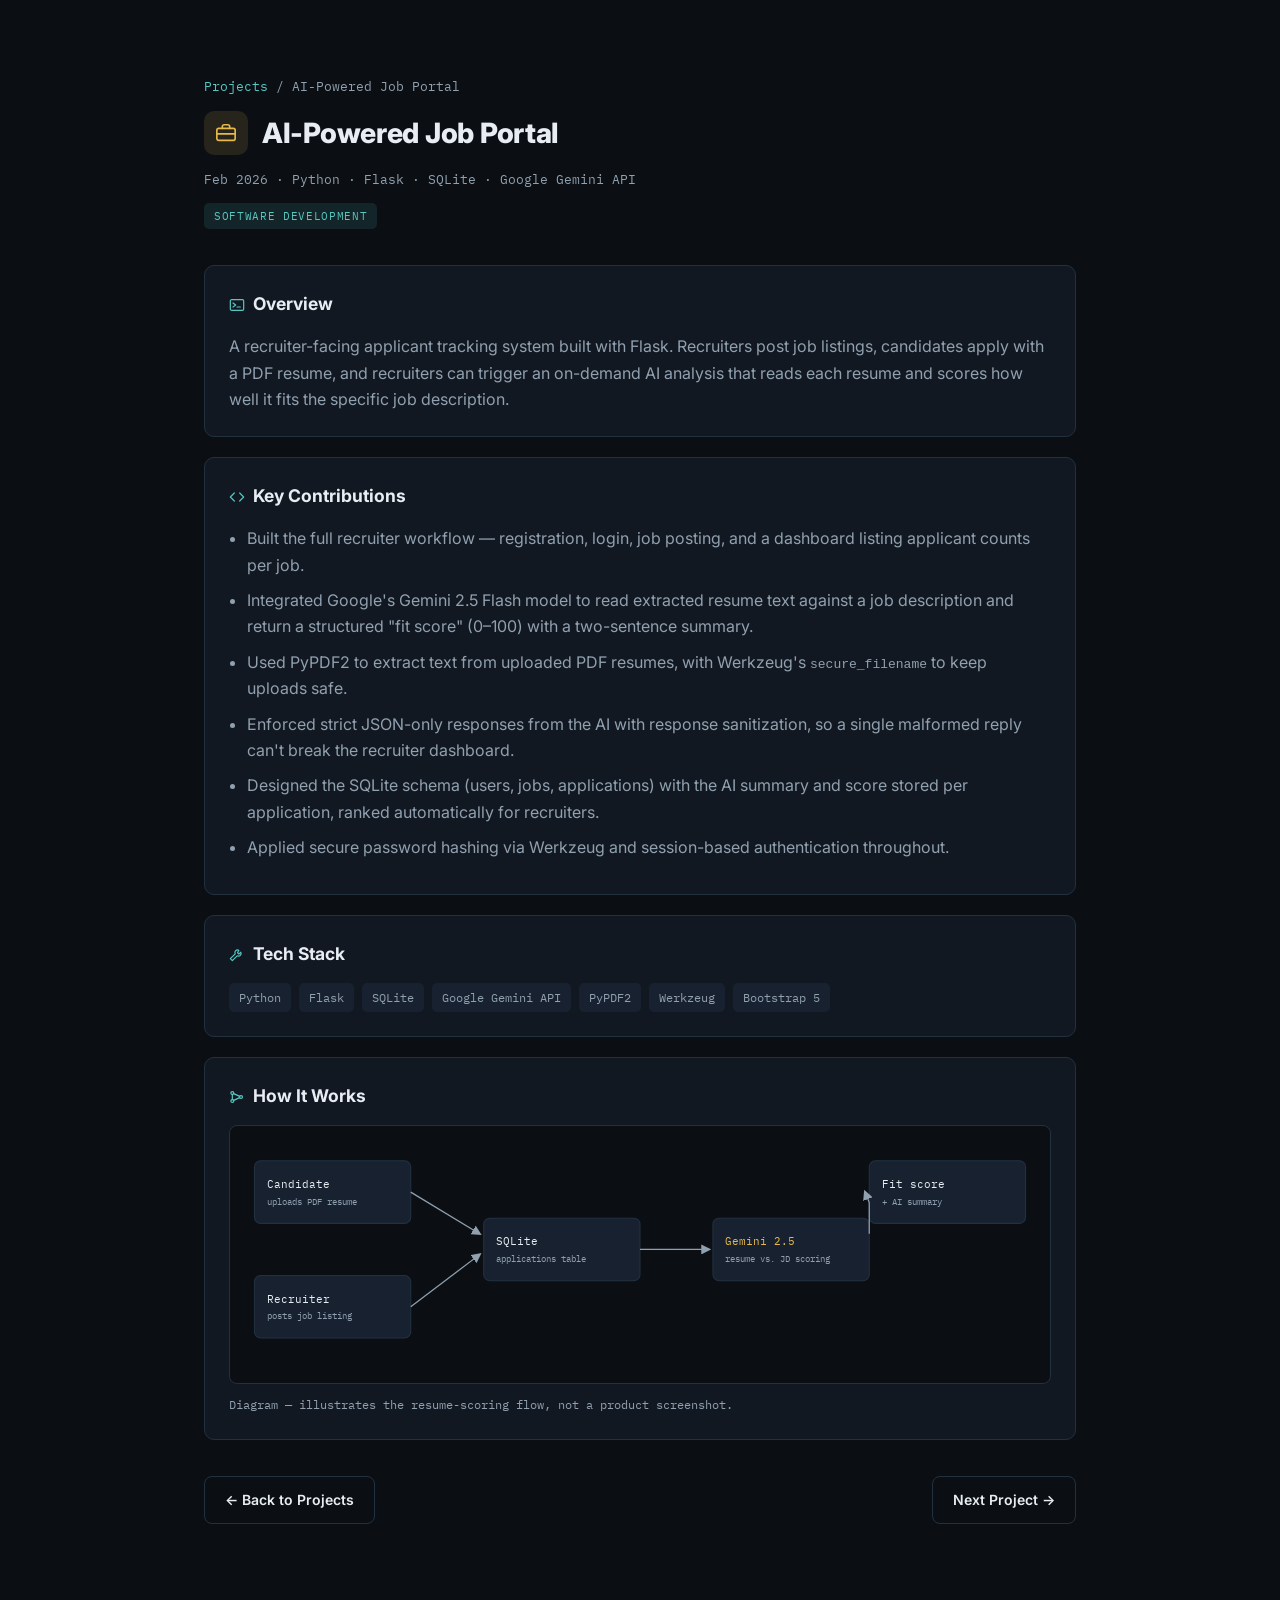
==== ai-job-portal.html @ d4bff260 "Add files via upload" ====
<!DOCTYPE html>
<html lang="en">
<head>
  <meta charset="UTF-8" />
  <meta name="viewport" content="width=device-width, initial-scale=1.0" />
  <title>AI-Powered Job Portal | Dileep Mandaloju</title>
  <link rel="stylesheet" href="css/project.css">
</head>
<body>
<svg style="display:none" aria-hidden="true">
<symbol id="i-code" viewBox="0 0 24 24" fill="none" stroke="currentColor" stroke-width="1.8" stroke-linecap="round" stroke-linejoin="round"><polyline points="8 6 2 12 8 18"/><polyline points="16 6 22 12 16 18"/></symbol>
<symbol id="i-database" viewBox="0 0 24 24" fill="none" stroke="currentColor" stroke-width="1.8" stroke-linecap="round" stroke-linejoin="round"><ellipse cx="12" cy="5" rx="8" ry="3"/><path d="M4 5v14a8 3 0 0 0 16 0V5"/><path d="M4 12a8 3 0 0 0 16 0"/></symbol>
<symbol id="i-pipeline" viewBox="0 0 24 24" fill="none" stroke="currentColor" stroke-width="1.8" stroke-linecap="round" stroke-linejoin="round"><circle cx="5" cy="6" r="2.2"/><circle cx="5" cy="18" r="2.2"/><circle cx="18" cy="12" r="2.2"/><path d="M5 8.2V15.8"/><path d="M7 7 16 11"/><path d="M7 17 16 13"/></symbol>
<symbol id="i-browser" viewBox="0 0 24 24" fill="none" stroke="currentColor" stroke-width="1.8" stroke-linecap="round" stroke-linejoin="round"><rect x="2" y="4" width="20" height="16" rx="2"/><path d="M2 8h20"/><circle cx="5.5" cy="6" r="0.6" fill="currentColor" stroke="none"/><circle cx="8" cy="6" r="0.6" fill="currentColor" stroke="none"/></symbol>
<symbol id="i-chart" viewBox="0 0 24 24" fill="none" stroke="currentColor" stroke-width="1.8" stroke-linecap="round" stroke-linejoin="round"><path d="M4 20V10"/><path d="M10 20V4"/><path d="M16 20v-7"/><path d="M22 20H2"/></symbol>
<symbol id="i-wrench" viewBox="0 0 24 24" fill="none" stroke="currentColor" stroke-width="1.8" stroke-linecap="round" stroke-linejoin="round"><path d="M14.7 6.3a4 4 0 0 0-5.4 5.4L2 19l3 3 7.3-7.3a4 4 0 0 0 5.4-5.4l-2.8 2.8-2-2z"/></symbol>
<symbol id="i-terminal" viewBox="0 0 24 24" fill="none" stroke="currentColor" stroke-width="1.8" stroke-linecap="round" stroke-linejoin="round"><rect x="2" y="4" width="20" height="16" rx="2"/><polyline points="6 9 10 12 6 15"/><line x1="12" y1="15" x2="17" y2="15"/></symbol>
<symbol id="i-briefcase" viewBox="0 0 24 24" fill="none" stroke="currentColor" stroke-width="1.8" stroke-linecap="round" stroke-linejoin="round"><rect x="2" y="7" width="20" height="13" rx="2"/><path d="M8 7V5a2 2 0 0 1 2-2h4a2 2 0 0 1 2 2v2"/><line x1="2" y1="13" x2="22" y2="13"/></symbol>
<symbol id="i-cart" viewBox="0 0 24 24" fill="none" stroke="currentColor" stroke-width="1.8" stroke-linecap="round" stroke-linejoin="round"><circle cx="9" cy="21" r="1"/><circle cx="20" cy="21" r="1"/><path d="M1 1h4l2.7 13.4a2 2 0 0 0 2 1.6h9.7a2 2 0 0 0 2-1.6L23 6H6"/></symbol>
<symbol id="i-heart" viewBox="0 0 24 24" fill="none" stroke="currentColor" stroke-width="1.8" stroke-linecap="round" stroke-linejoin="round"><path d="M12 21s-8-7-8-12.5A4.5 4.5 0 0 1 12 5.5 4.5 4.5 0 0 1 20 8.5C20 14 12 21 12 21z"/></symbol>
<symbol id="i-cap" viewBox="0 0 24 24" fill="none" stroke="currentColor" stroke-width="1.8" stroke-linecap="round" stroke-linejoin="round"><path d="M2 9 12 4l10 5-10 5-10-5z"/><path d="M6 11.5V17c0 1.5 3 3 6 3s6-1.5 6-3v-5.5"/></symbol>
<symbol id="i-warehouse" viewBox="0 0 24 24" fill="none" stroke="currentColor" stroke-width="1.8" stroke-linecap="round" stroke-linejoin="round"><path d="M3 10 12 4l9 6"/><path d="M5 10v10h14V10"/><line x1="9" y1="20" x2="9" y2="14"/><line x1="15" y1="20" x2="15" y2="14"/></symbol>
<symbol id="i-wallet" viewBox="0 0 24 24" fill="none" stroke="currentColor" stroke-width="1.8" stroke-linecap="round" stroke-linejoin="round"><rect x="2" y="6" width="20" height="14" rx="2"/><path d="M2 10h20"/><circle cx="17" cy="15" r="1.2" fill="currentColor" stroke="none"/></symbol>
<symbol id="i-users" viewBox="0 0 24 24" fill="none" stroke="currentColor" stroke-width="1.8" stroke-linecap="round" stroke-linejoin="round"><circle cx="9" cy="8" r="3.2"/><path d="M2.5 20a6.5 6.5 0 0 1 13 0"/><circle cx="17.5" cy="9" r="2.6"/><path d="M15.5 13a5.5 5.5 0 0 1 6.5 5.4"/></symbol>
<symbol id="i-arrow" viewBox="0 0 24 24" fill="none" stroke="currentColor" stroke-width="1.8" stroke-linecap="round" stroke-linejoin="round"><line x1="5" y1="12" x2="19" y2="12"/><polyline points="13 6 19 12 13 18"/></symbol>
<symbol id="i-external" viewBox="0 0 24 24" fill="none" stroke="currentColor" stroke-width="1.8" stroke-linecap="round" stroke-linejoin="round"><path d="M18 13v6a2 2 0 0 1-2 2H5a2 2 0 0 1-2-2V8a2 2 0 0 1 2-2h6"/><polyline points="15 3 21 3 21 9"/><line x1="10" y1="14" x2="21" y2="3"/></symbol>
<symbol id="i-award" viewBox="0 0 24 24" fill="none" stroke="currentColor" stroke-width="1.8" stroke-linecap="round" stroke-linejoin="round"><circle cx="12" cy="8" r="5.2"/><path d="M8.5 12.8 7 21l5-2.5L17 21l-1.5-8.2"/></symbol>
</svg>

<header>
  <div class="breadcrumb"><a href="index.html#projects">Projects</a> / AI-Powered Job Portal</div>
  <div class="title-row tag-software">
    <div class="icon-badge"><svg class="icon"><use href="#i-briefcase"/></svg></div>
    <h1>AI-Powered Job Portal</h1>
  </div>
  <div class="meta-row">Feb 2026 &middot; Python &middot; Flask &middot; SQLite &middot; Google Gemini API</div>
  <span class="category-badge tag-software">Software Development</span>
</header>

<section class="content">

  <div class="card">
    <h2><svg class="icon"><use href="#i-terminal"/></svg>Overview</h2>
    <p>
      A recruiter-facing applicant tracking system built with Flask. Recruiters post job
      listings, candidates apply with a PDF resume, and recruiters can trigger an
      on-demand AI analysis that reads each resume and scores how well it fits the
      specific job description.
    </p>
  </div>

  <div class="card">
    <h2><svg class="icon"><use href="#i-code"/></svg>Key Contributions</h2>
    <ul>
      <li>Built the full recruiter workflow &mdash; registration, login, job posting, and a dashboard listing applicant counts per job.</li>
      <li>Integrated Google's Gemini 2.5 Flash model to read extracted resume text against a job description and return a structured "fit score" (0&ndash;100) with a two-sentence summary.</li>
      <li>Used PyPDF2 to extract text from uploaded PDF resumes, with Werkzeug's <code>secure_filename</code> to keep uploads safe.</li>
      <li>Enforced strict JSON-only responses from the AI with response sanitization, so a single malformed reply can't break the recruiter dashboard.</li>
      <li>Designed the SQLite schema (users, jobs, applications) with the AI summary and score stored per application, ranked automatically for recruiters.</li>
      <li>Applied secure password hashing via Werkzeug and session-based authentication throughout.</li>
    </ul>
  </div>

  <div class="card">
    <h2><svg class="icon"><use href="#i-wrench"/></svg>Tech Stack</h2>
    <div class="tech-row"><span>Python</span><span>Flask</span><span>SQLite</span><span>Google Gemini API</span><span>PyPDF2</span><span>Werkzeug</span><span>Bootstrap 5</span></div>
  </div>

  <div class="card">
    <h2><svg class="icon"><use href="#i-pipeline"/></svg>How It Works</h2>
    <div class="diagram-box">
      <svg viewBox="0 0 760 220" xmlns="http://www.w3.org/2000/svg" role="img" aria-label="Job portal application flow diagram">
        <defs>
          <marker id="arrow1" markerWidth="8" markerHeight="8" refX="6" refY="4" orient="auto">
            <path d="M0,0 L8,4 L0,8 Z" fill="#90a0af" />
          </marker>
        </defs>
        <style>
          .box{fill:#182130;stroke:#223140;stroke-width:1;}
          .lbl{font-family:'IBM Plex Mono',monospace;font-size:11px;fill:#e7edf3;}
          .sub{font-family:'IBM Plex Mono',monospace;font-size:9px;fill:#90a0af;}
          .flow{stroke:#90a0af;stroke-width:1.2;fill:none;marker-end:url(#arrow1);}
          .accent{fill:#e8b84b;}
        </style>

        <rect class="box" x="10" y="20" width="150" height="60" rx="6"/>
        <text class="lbl" x="22" y="46">Candidate</text>
        <text class="sub" x="22" y="62">uploads PDF resume</text>

        <rect class="box" x="10" y="130" width="150" height="60" rx="6"/>
        <text class="lbl" x="22" y="156">Recruiter</text>
        <text class="sub" x="22" y="172">posts job listing</text>

        <rect class="box" x="230" y="75" width="150" height="60" rx="6"/>
        <text class="lbl" x="242" y="101">SQLite</text>
        <text class="sub" x="242" y="117">applications table</text>

        <rect class="box" x="450" y="75" width="150" height="60" rx="6"/>
        <text class="lbl accent" x="462" y="101">Gemini 2.5</text>
        <text class="sub" x="462" y="117">resume vs. JD scoring</text>

        <rect class="box" x="600" y="20" width="150" height="60" rx="6"/>
        <text class="lbl" x="612" y="46">Fit score</text>
        <text class="sub" x="612" y="62">+ AI summary</text>

        <path class="flow" d="M160,50 L226,90"/>
        <path class="flow" d="M160,160 L226,110"/>
        <path class="flow" d="M380,105 L446,105"/>
        <path class="flow" d="M600,90 L600,60 L596,50"/>
      </svg>
    </div>
    <p class="diagram-note">Diagram &mdash; illustrates the resume-scoring flow, not a product screenshot.</p>
  </div>

  <div class="project-nav">
    <a href="index.html#projects" class="nav-btn back">&larr; Back to Projects</a>
    <a href="retail-bi-pipeline.html" class="nav-btn next">Next Project &rarr;</a>
  </div>

</section>

<script src="js/project.js"></script>
</body>
</html>
---- css/project.css ----
@import url('https://fonts.googleapis.com/css2?family=Inter:wght@400;500;600;700;800&family=IBM+Plex+Mono:wght@400;500;600;700&display=swap');

:root {
  --container: 920px;
  --bg: #0b0f14;
  --surface: #121822;
  --surface-2: #182130;
  --border: #223140;
  --ink: #e7edf3;
  --muted: #90a0af;
  --accent: #57c7c1;
  --accent-soft: rgba(87, 199, 193, 0.12);
  --amber: #e8b84b;
  --amber-soft: rgba(232, 184, 75, 0.12);

  --sans: "Inter", -apple-system, BlinkMacSystemFont, "Segoe UI", sans-serif;
  --mono: "IBM Plex Mono", ui-monospace, "SF Mono", Menlo, monospace;
}

* { box-sizing: border-box; margin: 0; padding: 0; }
html { scroll-behavior: smooth; }

body {
  font-family: var(--sans);
  background: var(--bg);
  color: var(--ink);
  line-height: 1.65;
  opacity: 0;
  transform: translateY(8px);
  transition: opacity 0.6s ease, transform 0.6s ease;
}
body.loaded { opacity: 1; transform: translateY(0); }
a { color: inherit; }
img { max-width: 100%; display: block; }
.icon { width: 18px; height: 18px; stroke: currentColor; flex-shrink: 0; }
:focus-visible { outline: 2px solid var(--accent); outline-offset: 2px; }

/* ---------- HEADER ---------- */
header { max-width: var(--container); margin: auto; padding: 76px 24px 36px; }

.breadcrumb { font-family: var(--mono); font-size: 12.5px; color: var(--muted); margin-bottom: 14px; }
.breadcrumb a { color: var(--accent); text-decoration: none; }
.breadcrumb a:hover { text-decoration: underline; }

.title-row { display: flex; align-items: center; gap: 14px; }
.title-row .icon-badge {
  width: 44px; height: 44px; border-radius: 10px;
  display: flex; align-items: center; justify-content: center;
  background: var(--accent-soft); color: var(--accent);
  flex-shrink: 0;
}
.title-row.tag-software .icon-badge { background: var(--amber-soft); color: var(--amber); }
.title-row .icon-badge .icon { width: 22px; height: 22px; }

header h1 { font-size: 28px; font-weight: 800; letter-spacing: -0.01em; line-height: 1.15; }

.meta-row { margin-top: 14px; font-family: var(--mono); font-size: 12.5px; color: var(--muted); }
.category-badge {
  display: inline-block;
  margin-top: 14px;
  font-family: var(--mono);
  font-size: 11px;
  text-transform: uppercase;
  letter-spacing: 0.06em;
  padding: 4px 10px;
  border-radius: 5px;
  background: var(--accent-soft);
  color: var(--accent);
}
.tag-software .category-badge { background: var(--amber-soft); color: var(--amber); }

/* ---------- CONTENT ---------- */
section.content { max-width: var(--container); margin: auto; padding: 0 24px 80px; }

.card { background: var(--surface); border: 1px solid var(--border); padding: 24px; border-radius: 10px; margin-bottom: 20px; }

h2 { font-size: 17.5px; font-weight: 700; margin-bottom: 14px; display: flex; align-items: center; gap: 8px; }
h2 .icon { width: 16px; height: 16px; color: var(--accent); }

p { color: var(--muted); }
ul { padding-left: 18px; color: var(--muted); }
ul li { margin-bottom: 9px; }

.tech-row { display: flex; flex-wrap: wrap; gap: 8px; }
.tech-row span { font-family: var(--mono); font-size: 12px; background: var(--surface-2); color: var(--muted); padding: 5px 10px; border-radius: 5px; }

.diagram-note { margin-top: 12px; font-family: var(--mono); font-size: 11.5px; color: var(--muted); }
.diagram-box { border: 1px solid var(--border); border-radius: 8px; background: var(--bg); padding: 14px; overflow-x: auto; }
.diagram-box svg { width: 100%; height: auto; display: block; }

/* PROJECT NAVIGATION */
.project-nav { margin-top: 36px; display: flex; justify-content: space-between; gap: 20px; }
.nav-btn {
  display: inline-flex;
  align-items: center;
  justify-content: center;
  font-size: 14px; font-weight: 600; padding: 11px 20px; border-radius: 8px;
  text-decoration: none; border: 1px solid var(--border); color: var(--ink);
  transition: all 0.2s ease;
}
.nav-btn:hover { border-color: var(--accent); color: var(--accent); }

@media (max-width: 560px) {
  .project-nav { flex-direction: column; }
  .nav-btn { width: 100%; }
}
@media (max-width: 640px) {
  header { padding-top: 48px; }
  header h1 { font-size: 22px; }
  .title-row .icon-badge { width: 36px; height: 36px; }
  .title-row { align-items: flex-start; }
}
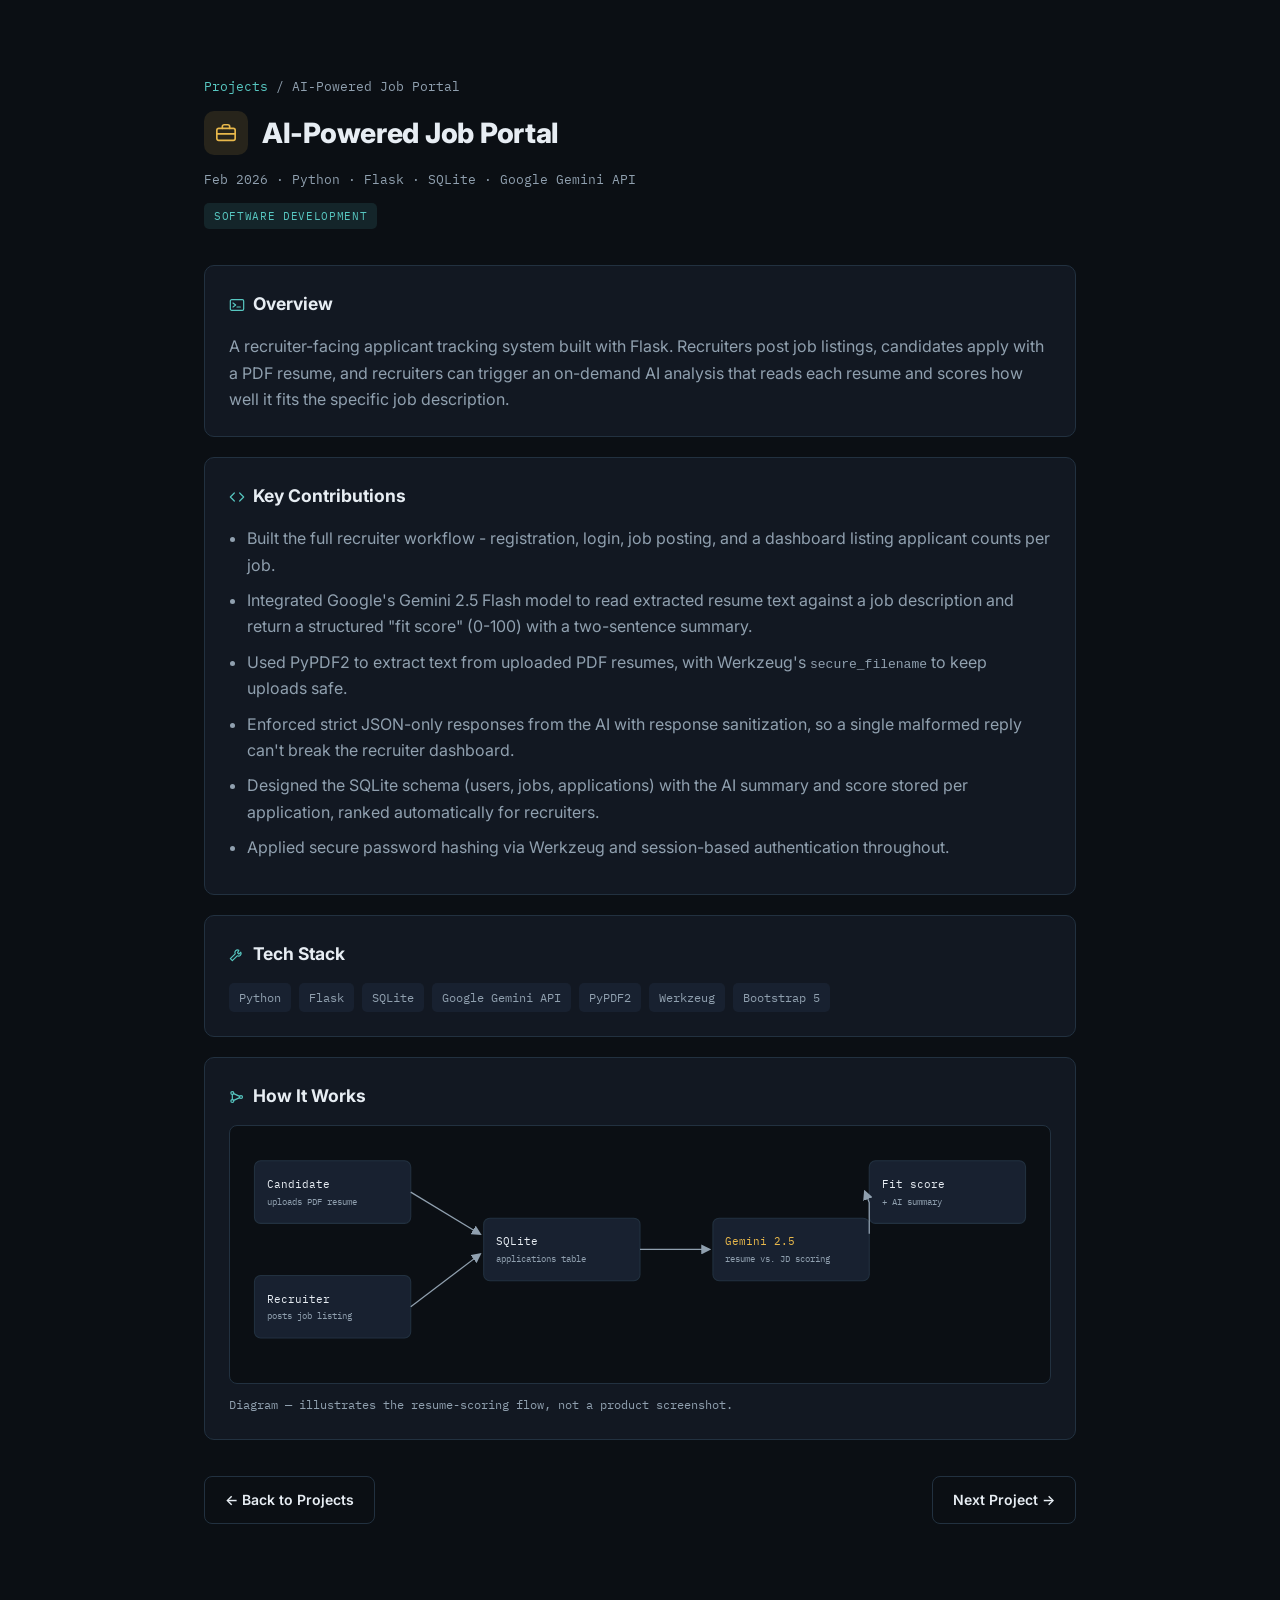
==== commit 907d5130: "Fix formatting in key contributions list" ====
--- a/ai-job-portal.html
+++ b/ai-job-portal.html
@@ -52,8 +52,8 @@
   <div class="card">
     <h2><svg class="icon"><use href="#i-code"/></svg>Key Contributions</h2>
     <ul>
-      <li>Built the full recruiter workflow &mdash; registration, login, job posting, and a dashboard listing applicant counts per job.</li>
-      <li>Integrated Google's Gemini 2.5 Flash model to read extracted resume text against a job description and return a structured "fit score" (0&ndash;100) with a two-sentence summary.</li>
+      <li>Built the full recruiter workflow - registration, login, job posting, and a dashboard listing applicant counts per job.</li>
+      <li>Integrated Google's Gemini 2.5 Flash model to read extracted resume text against a job description and return a structured "fit score" (0-100) with a two-sentence summary.</li>
       <li>Used PyPDF2 to extract text from uploaded PDF resumes, with Werkzeug's <code>secure_filename</code> to keep uploads safe.</li>
       <li>Enforced strict JSON-only responses from the AI with response sanitization, so a single malformed reply can't break the recruiter dashboard.</li>
       <li>Designed the SQLite schema (users, jobs, applications) with the AI summary and score stored per application, ranked automatically for recruiters.</li>
